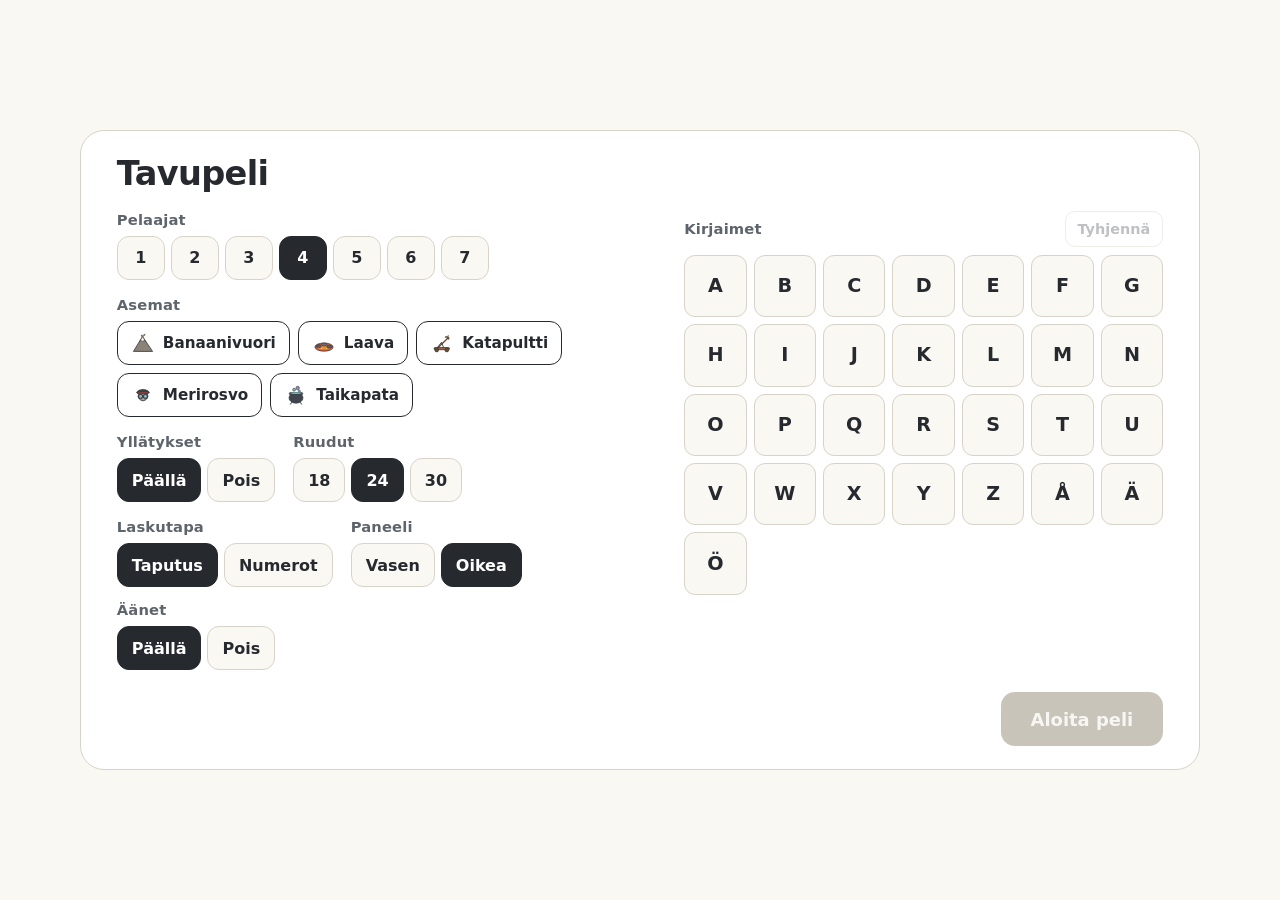
==== index.html @ d89ed1fb "Add files via upload" ====
<!DOCTYPE html>
<html lang="fi">
<head>
  <meta charset="UTF-8" />
  <meta name="viewport" content="width=device-width, initial-scale=1.0, maximum-scale=1.0, user-scalable=no, viewport-fit=cover" />
  <meta name="theme-color" content="#FAF8F3" />
  <meta name="apple-mobile-web-app-capable" content="yes" />
  <meta name="apple-mobile-web-app-status-bar-style" content="default" />
  <meta name="apple-mobile-web-app-title" content="Tavupeli" />
  <title>Tavupeli</title>
  <link rel="manifest" href="./manifest.json" />
  <link rel="icon" type="image/svg+xml" href="./icons/icon-192.svg" />
  <link rel="apple-touch-icon" href="./icons/icon-192.svg" />
  <link rel="stylesheet" href="./style.css" />
</head>
<body>
  <!-- SETUP SCREEN -->
  <main id="setup-screen" class="screen">
    <div class="setup-shell">
      <header class="setup-header">
        <h1>Tavupeli</h1>
      </header>

      <div class="setup-grid">
        <section class="setup-col">
          <div class="setup-group">
            <span class="setup-label">Pelaajat</span>
            <div id="setup-players" class="seg-row seg-players" role="group" aria-label="Pelaajat"></div>
          </div>

          <div class="setup-group">
            <span class="setup-label">Asemat</span>
            <div id="setup-stations" class="chip-grid" role="group" aria-label="Asemat"></div>
          </div>

          <div class="setup-inline-row">
            <div class="setup-group">
              <span class="setup-label">Yllätykset</span>
              <div id="setup-twists" class="seg-row" role="group" aria-label="Yllätykset"></div>
            </div>
            <div class="setup-group">
              <span class="setup-label">Ruudut</span>
              <div id="setup-squares" class="seg-row" role="group" aria-label="Ruudut"></div>
            </div>
          </div>

          <div class="setup-inline-row">
            <div class="setup-group">
              <span class="setup-label">Laskutapa</span>
              <div id="setup-mode" class="seg-row" role="group" aria-label="Laskutapa"></div>
            </div>
            <div class="setup-group">
              <span class="setup-label">Paneeli</span>
              <div id="setup-side" class="seg-row" role="group" aria-label="Paneeli"></div>
            </div>
            <div class="setup-group">
              <span class="setup-label">Äänet</span>
              <div id="setup-audio" class="seg-row" role="group" aria-label="Äänet"></div>
            </div>
          </div>
        </section>

        <section class="setup-col setup-letters-col">
          <div class="setup-group setup-letters-group">
            <div class="setup-label-row">
              <span class="setup-label">Kirjaimet</span>
              <button id="btn-clear-letters" type="button" class="btn-ghost-sm">Tyhjennä</button>
            </div>
            <div id="setup-letters" class="letter-grid" role="group" aria-label="Kirjaimet"></div>
          </div>
        </section>
      </div>

      <footer class="setup-footer">
        <button id="btn-resume-game" type="button" class="btn-secondary hidden">Jatka peliä</button>
        <button id="btn-start-game" type="button" class="btn-primary" disabled>Aloita peli</button>
      </footer>
    </div>
  </main>

  <!-- GAME SCREEN -->
  <main id="game-screen" class="screen hidden layout-right">
    <section class="board-pane" aria-label="Pelilauta">
      <div id="board-wrap" class="board-wrap">
        <svg id="board-svg" class="board-svg" preserveAspectRatio="xMidYMid meet"></svg>
      </div>
    </section>

    <aside class="side-panel" aria-label="Ohjauspaneeli">
      <!-- Top quiet row: player dots + strictly Mute & Exit icons -->
      <header class="panel-top">
        <div id="player-dots" class="player-dots" role="group" aria-label="Pelaajat"></div>
        <div class="panel-tools">
          <button id="btn-mute" type="button" class="icon-btn" aria-label="Äänet"></button>
          <button id="btn-exit" type="button" class="icon-btn" aria-label="Sulje peli"></button>
        </div>
      </header>

      <!-- Center Card Stage -->
      <div id="card-stage" class="card-stage"></div>

      <!-- Bottom Kid-Height Controls -->
      <div id="control-dock" class="control-dock"></div>
    </aside>
  </main>

  <!-- 2-STEP PROTECTED EXIT / NEW GAME MODAL -->
  <div id="exit-modal" class="modal-backdrop hidden" role="dialog" aria-modal="true">
    <div class="modal-card">
      <div id="exit-step-1" class="modal-body">
        <h2 class="modal-title">Sulje peli?</h2>
        <div class="modal-actions">
          <button id="btn-modal-cancel" type="button" class="btn-secondary">Jatka</button>
          <button id="btn-modal-step2" type="button" class="btn-danger-outline">Uusi peli</button>
        </div>
      </div>
      <div id="exit-step-2" class="modal-body hidden">
        <h2 class="modal-title">Aloitetaanko alusta?</h2>
        <div class="modal-actions">
          <button id="btn-modal-back" type="button" class="btn-secondary">Peruuta</button>
          <button id="btn-modal-confirm" type="button" class="btn-danger">Uusi peli</button>
        </div>
      </div>
    </div>
  </div>

  <!-- END SCREEN -->
  <div id="end-screen" class="end-backdrop hidden" role="dialog" aria-modal="true">
    <div class="end-card">
      <div id="end-art" class="end-art"></div>
      <p id="end-line" class="end-line"></p>
      <button id="btn-end-new" type="button" class="btn-primary">Uusi peli</button>
    </div>
  </div>

  <script src="./words.js"></script>
  <script src="./art.js"></script>
  <script src="./audio.js"></script>
  <script src="./board.js"></script>
  <script src="./app.js"></script>
</body>
</html>
---- style.css ----
/* Tavupeli — Clean Whimsical Storybook Stylesheet
 * Optimized for 65" 4K Clevertouch (16:9) and iPad Landscape (4:3).
 * Zero external CDNs, zero busy textures, zero idle animations.
 */

/* Optional self-hosted early-reader Finnish font:
 * Drop a .woff2 file (e.g. Andika or Nunito) into fonts/reader.woff2
 * and uncomment the @font-face block below.
 */
/*
@font-face {
  font-family: 'TavupeliReader';
  src: url('./fonts/reader.woff2') format('woff2');
  font-weight: 400 800;
  font-style: normal;
  font-display: swap;
}
*/

:root {
  --bg-board: #FAF8F3;
  --bg-panel: #F2EFE7;
  --surface: #FFFFFF;
  --ink: #262A2F;
  --ink-soft: #5E646C;
  --border: #D8D3C8;
  --border-strong: #C2BCB0;
  --bear-bg: #2B2E33;
  --bear-border: #17191D;
  --accent: #2E6FB8;
  --danger: #C94842;
  --radius-card: 20px;
  --radius-btn: 14px;
  --font-main: 'TavupeliReader', 'Nunito', 'Avenir Next', 'Segoe UI', system-ui, -apple-system, sans-serif;
}

*, *::before, *::after {
  box-sizing: border-box;
  -webkit-tap-highlight-color: transparent;
}

html, body {
  margin: 0;
  padding: 0;
  width: 100%;
  height: 100dvh;
  overflow: hidden;
  background: var(--bg-board);
  color: var(--ink);
  font-family: var(--font-main);
  user-select: none;
  -webkit-user-select: none;
  touch-action: manipulation;
}

.hidden {
  display: none !important;
}

.screen {
  width: 100%;
  height: 100dvh;
}

/* =========================================================
 * SETUP SCREEN (Zero explanatory sentences or subtitles)
 * ========================================================= */
#setup-screen {
  display: flex;
  align-items: center;
  justify-content: center;
  padding: clamp(14px, 2.2vh, 28px) clamp(16px, 2.8vw, 40px);
  background: var(--bg-board);
}

.setup-shell {
  width: 100%;
  max-width: 1120px;
  max-height: 100%;
  background: var(--surface);
  border: 1.5px solid var(--border);
  border-radius: 24px;
  padding: clamp(18px, 2.5vh, 30px) clamp(20px, 2.8vw, 36px);
  display: flex;
  flex-direction: column;
  gap: clamp(14px, 2vh, 24px);
  overflow-y: auto;
}

.setup-header h1 {
  margin: 0;
  font-size: clamp(1.5rem, 2.8vw, 2.1rem);
  font-weight: 800;
  letter-spacing: -0.02em;
  color: var(--ink);
}

.setup-grid {
  display: grid;
  grid-template-columns: minmax(320px, 1.05fr) minmax(300px, 0.95fr);
  gap: clamp(18px, 3vw, 38px);
  align-items: start;
}

.setup-col {
  display: flex;
  flex-direction: column;
  gap: clamp(12px, 1.8vh, 20px);
}

.setup-group {
  display: flex;
  flex-direction: column;
  gap: 8px;
}

.setup-label-row {
  display: flex;
  align-items: center;
  justify-content: space-between;
}

.setup-label {
  font-size: 0.92rem;
  font-weight: 700;
  color: var(--ink-soft);
  letter-spacing: 0.01em;
}

.setup-inline-row {
  display: flex;
  flex-wrap: wrap;
  gap: 14px 18px;
}

.seg-row {
  display: inline-flex;
  gap: 6px;
  flex-wrap: wrap;
}

.seg-btn {
  min-height: 44px;
  min-width: 44px;
  padding: 0 14px;
  border-radius: 12px;
  border: 1.5px solid var(--border);
  background: var(--bg-board);
  color: var(--ink);
  font-family: inherit;
  font-size: 1rem;
  font-weight: 700;
  cursor: pointer;
  display: inline-flex;
  align-items: center;
  justify-content: center;
  gap: 6px;
}

.seg-btn.active {
  background: var(--ink);
  border-color: var(--ink);
  color: #FFFFFF;
}

.seg-players .seg-btn {
  width: 48px;
  padding: 0;
}

.chip-grid {
  display: flex;
  flex-wrap: wrap;
  gap: 8px;
}

.station-chip {
  min-height: 44px;
  padding: 6px 13px;
  border-radius: 12px;
  border: 1.5px solid var(--border);
  background: var(--bg-board);
  color: var(--ink-soft);
  font-family: inherit;
  font-size: 0.95rem;
  font-weight: 700;
  cursor: pointer;
  display: inline-flex;
  align-items: center;
  gap: 8px;
}

.station-chip .chip-icon {
  width: 24px;
  height: 24px;
  display: inline-flex;
  align-items: center;
  justify-content: center;
}

.station-chip .chip-icon img,
.station-chip .chip-icon svg {
  width: 100%;
  height: 100%;
  object-fit: contain;
}

.station-chip.active {
  background: #FFFFFF;
  border-color: var(--ink);
  color: var(--ink);
}

.letter-grid {
  display: grid;
  grid-template-columns: repeat(7, minmax(0, 1fr));
  gap: 7px;
}

.letter-btn {
  aspect-ratio: 1 / 1;
  min-height: 44px;
  border-radius: 11px;
  border: 1.5px solid var(--border);
  background: var(--bg-board);
  color: var(--ink);
  font-family: inherit;
  font-size: clamp(1rem, 1.5vw, 1.2rem);
  font-weight: 700;
  line-height: 1.3;
  padding-top: 2px;
  cursor: pointer;
  display: flex;
  align-items: center;
  justify-content: center;
}

.letter-btn.active {
  background: var(--ink);
  border-color: var(--ink);
  color: #FFFFFF;
}

.btn-ghost-sm {
  min-height: 36px;
  padding: 0 12px;
  border-radius: 10px;
  border: 1.5px solid var(--border);
  background: transparent;
  color: var(--ink-soft);
  font-family: inherit;
  font-size: 0.9rem;
  font-weight: 700;
  cursor: pointer;
}

.btn-ghost-sm:disabled {
  opacity: 0.4;
  cursor: default;
}

.setup-footer {
  display: flex;
  justify-content: flex-end;
  align-items: center;
  gap: 12px;
  padding-top: 4px;
}

.btn-primary,
.btn-secondary,
.btn-danger,
.btn-danger-outline {
  min-height: 54px;
  padding: 0 28px;
  border-radius: var(--radius-btn);
  font-family: inherit;
  font-size: 1.12rem;
  font-weight: 800;
  cursor: pointer;
  border: 2px solid transparent;
}

.btn-primary {
  background: var(--ink);
  color: #FFFFFF;
}

.btn-primary:disabled {
  background: #C9C4BA;
  color: #F8F6F2;
  cursor: not-allowed;
}

.btn-secondary {
  background: var(--bg-board);
  border-color: var(--border-strong);
  color: var(--ink);
}

.btn-danger {
  background: var(--danger);
  color: #FFFFFF;
}

.btn-danger-outline {
  background: #FFFFFF;
  border-color: var(--danger);
  color: var(--danger);
}

/* =========================================================
 * GAME SCREEN LAYOUT (Supports Left / Right Side Panel Flip)
 * ========================================================= */
#game-screen {
  display: flex;
  flex-direction: row;
  width: 100%;
  height: 100dvh;
  background: var(--bg-board);
}

#game-screen.layout-left {
  flex-direction: row-reverse;
}

.board-pane {
  flex: 1 1 auto;
  min-width: 0;
  height: 100%;
  display: flex;
  align-items: center;
  justify-content: center;
  padding: clamp(10px, 1.8vh, 22px) clamp(12px, 1.8vw, 24px);
  background: var(--bg-board);
}

.board-wrap {
  width: 100%;
  height: 100%;
  display: flex;
  align-items: center;
  justify-content: center;
}

.board-svg {
  width: 100%;
  height: 100%;
  max-width: 100%;
  max-height: 100%;
  display: block;
}

/* Token calm flat glide (ZERO bouncing, ZERO scaling) */
.token-group {
  transition: transform 500ms ease-in-out;
}

.token-group.bear-token {
  transition: transform 620ms ease-in-out;
}

.token-group.no-transition {
  transition: none !important;
}

.token-group.paused-token {
  opacity: 0.38;
}

/* =========================================================
 * SIDE PANEL (Bottom-anchored kid-height controls)
 * ========================================================= */
.side-panel {
  flex: 0 0 clamp(300px, 31vw, 430px);
  height: 100%;
  background: var(--bg-panel);
  border-left: 1.5px solid var(--border);
  display: flex;
  flex-direction: column;
  padding: clamp(12px, 1.8vh, 20px) clamp(14px, 1.8vw, 22px);
  gap: clamp(10px, 1.6vh, 18px);
}

#game-screen.layout-left .side-panel {
  border-left: none;
  border-right: 1.5px solid var(--border);
}

/* Quiet top row: player dots + Mute & Exit only */
.panel-top {
  display: flex;
  align-items: center;
  justify-content: space-between;
  gap: 8px;
  min-height: 44px;
}

.player-dots {
  display: flex;
  align-items: center;
  gap: 10px;
  flex-wrap: nowrap;
}

.player-dot-btn {
  width: 28px;
  height: 28px;
  padding: 0;
  border-radius: 50%;
  border: 2.5px solid #FFFFFF;
  background: var(--dot-color);
  cursor: pointer;
  position: relative;
  flex-shrink: 0;
  box-shadow: 0 0 0 1px rgba(38, 42, 47, 0.14);
}

.player-dot-btn.active {
  box-shadow: 0 0 0 3px var(--bg-panel), 0 0 0 5.5px var(--dot-color);
}

.player-dot-btn.paused {
  opacity: 0.28;
}

.player-dot-btn.finished::after {
  content: '';
  position: absolute;
  inset: 6px;
  border-radius: 50%;
  border: 2px solid #FFFFFF;
}

.panel-tools {
  display: flex;
  align-items: center;
  gap: 6px;
  flex-shrink: 0;
}

.icon-btn {
  width: 40px;
  height: 40px;
  border-radius: 11px;
  border: 1.5px solid var(--border);
  background: var(--surface);
  color: var(--ink-soft);
  display: inline-flex;
  align-items: center;
  justify-content: center;
  cursor: pointer;
  padding: 0;
}

.icon-btn svg {
  width: 20px;
  height: 20px;
}

/* =========================================================
 * CARD STAGE & CARDS
 * ========================================================= */
.card-stage {
  flex: 1 1 auto;
  min-height: 0;
  display: flex;
  align-items: center;
  justify-content: center;
  position: relative;
}

@keyframes cardEnter {
  from {
    opacity: 0;
    transform: translateY(24px);
  }
  to {
    opacity: 1;
    transform: translateY(0);
  }
}

.card-enter {
  animation: cardEnter 250ms ease-out both;
}

/* Face-down Player Draw Deck (white cards, thick active-player border, 2 peeking beneath at -2deg and +1.5deg) */
.deck-stack {
  position: relative;
  width: min(100%, 300px);
  aspect-ratio: 3 / 4;
  max-height: 100%;
  cursor: pointer;
  background: transparent;
  border: none;
  padding: 0;
}

.deck-peek {
  position: absolute;
  inset: 0;
  border-radius: var(--radius-card);
  background: #FFFFFF;
  border: 6px solid var(--player-color, #2E6FB8);
  pointer-events: none;
}

.deck-peek-1 {
  transform: rotate(-2deg) translate(-3px, 4px);
  opacity: 0.72;
}

.deck-peek-2 {
  transform: rotate(1.5deg) translate(3px, 2px);
  opacity: 0.86;
}

.deck-top {
  position: relative;
  width: 100%;
  height: 100%;
  border-radius: var(--radius-card);
  background: #FFFFFF;
  border: 7px solid var(--player-color, #2E6FB8);
  display: flex;
  align-items: center;
  justify-content: center;
}

.deck-mark {
  width: 44px;
  height: 44px;
  border-radius: 50%;
  border: 4px solid var(--player-color, #2E6FB8);
  opacity: 0.22;
}

/* Face-up Player Card (Word, Activity, Twist) */
.game-card {
  width: min(100%, 320px);
  max-height: 100%;
  aspect-ratio: 3 / 4;
  border-radius: var(--radius-card);
  background: #FFFFFF;
  border: 7px solid var(--player-color, #2E6FB8);
  padding: clamp(14px, 2vh, 22px);
  display: flex;
  flex-direction: column;
  align-items: center;
  justify-content: space-between;
}

.word-art {
  flex: 1 1 auto;
  width: 100%;
  min-height: 0;
  display: flex;
  align-items: center;
  justify-content: center;
  padding: 4px;
}

.word-art img,
.word-art svg {
  width: 100%;
  height: 100%;
  max-height: 240px;
  object-fit: contain;
}

/* Intact Finnish word with tavuviiva (NO boxes, NO pills, NO arcs) */
.word-text-slot {
  width: 100%;
  min-height: 54px;
  display: flex;
  align-items: center;
  justify-content: center;
  text-align: center;
  padding: 6px 2px 2px;
}

.word-text {
  font-size: clamp(1.35rem, 2.3vw, 1.95rem);
  font-weight: 800;
  letter-spacing: 0.03em;
  line-height: 1.35;
  color: var(--ink);
  white-space: nowrap;
}

.word-text.long-word {
  font-size: clamp(1.08rem, 1.8vw, 1.55rem);
  letter-spacing: 0.015em;
}

.syl-span {
  transition: color 180ms ease;
}

.syl-span.lit {
  color: var(--player-color);
}

.syl-hyphen {
  color: #9A958B;
  font-weight: 600;
}

/* Activity Card */
.activity-card {
  justify-content: center;
  gap: clamp(10px, 1.8vh, 18px);
}

.station-card-art {
  width: clamp(92px, 14vh, 138px);
  height: clamp(92px, 14vh, 138px);
  display: flex;
  align-items: center;
  justify-content: center;
}

.station-card-art img,
.station-card-art svg {
  width: 100%;
  height: 100%;
  object-fit: contain;
}

.card-title {
  margin: 0;
  font-size: clamp(1.3rem, 2.1vw, 1.7rem);
  font-weight: 800;
  color: var(--ink);
  text-align: center;
  line-height: 1.25;
}

/* Thin-bordered letter boxes with generous line-height so Ä and Ö never clip */
.letter-boxes {
  display: flex;
  align-items: center;
  justify-content: center;
  gap: 12px;
  padding: 6px 0;
}

.letter-box {
  width: clamp(66px, 8.5vh, 84px);
  height: clamp(72px, 9.2vh, 92px);
  border: 2px solid var(--border-strong);
  border-radius: 14px;
  background: #FFFFFF;
  display: flex;
  align-items: center;
  justify-content: center;
  font-size: clamp(2.1rem, 3.6vw, 2.8rem);
  font-weight: 800;
  line-height: 1.4;
  padding-top: 4px;
  color: var(--ink);
}

/* 3 staggered boxes for Laava */
.letter-boxes.staggered {
  gap: 10px;
  padding: 12px 0;
}

.letter-boxes.staggered .letter-box {
  width: clamp(58px, 7.2vh, 74px);
  height: clamp(64px, 8vh, 80px);
  font-size: clamp(1.85rem, 3vw, 2.4rem);
}

.letter-boxes.staggered .letter-box:nth-child(1) {
  transform: translateY(8px);
}

.letter-boxes.staggered .letter-box:nth-child(2) {
  transform: translateY(-8px);
}

.letter-boxes.staggered .letter-box:nth-child(3) {
  transform: translateY(8px);
}

/* Twist Card */
.twist-card {
  justify-content: center;
  gap: clamp(12px, 2vh, 20px);
}

.twist-delta {
  font-size: clamp(2.6rem, 4.5vw, 3.6rem);
  font-weight: 800;
  line-height: 1.1;
  color: var(--ink);
}

/* Bear Cards (Deep dark charcoal + even darker border, subtle peeking ears, ONLY numeral / 0+art) */
.bear-card-wrap {
  position: relative;
  width: min(100%, 300px);
  max-height: 100%;
  aspect-ratio: 3 / 4;
  display: flex;
  align-items: center;
  justify-content: center;
}

.bear-card-btn {
  width: 100%;
  height: 100%;
  border-radius: var(--radius-card);
  background: var(--bear-bg);
  border: 7px solid var(--bear-border);
  cursor: pointer;
  position: relative;
  display: flex;
  flex-direction: column;
  align-items: center;
  justify-content: center;
  padding: 18px;
}

.bear-card-face {
  width: 100%;
  height: 100%;
  border-radius: var(--radius-card);
  background: var(--bear-bg);
  border: 7px solid var(--bear-border);
  position: relative;
  display: flex;
  flex-direction: column;
  align-items: center;
  justify-content: center;
  padding: 20px;
  gap: 10px;
}

/* Subtle storybook bear ears peeking from top edge */
.bear-ears {
  position: absolute;
  top: -18px;
  left: 50%;
  transform: translateX(-50%);
  width: 112px;
  height: 26px;
  pointer-events: none;
}

.bear-numeral {
  font-size: clamp(4.8rem, 9vw, 6.8rem);
  font-weight: 800;
  line-height: 1;
  color: #F4F1EA;
}

.bear-zero-numeral {
  font-size: clamp(3rem, 5.5vw, 4.2rem);
  font-weight: 800;
  line-height: 1;
  color: #F4F1EA;
}

.bear-zero-art {
  width: clamp(130px, 21vh, 190px);
  height: clamp(130px, 21vh, 190px);
  display: flex;
  align-items: center;
  justify-content: center;
}

.bear-zero-art img,
.bear-zero-art svg {
  width: 100%;
  height: 100%;
  object-fit: contain;
}

/* =========================================================
 * BOTTOM KID-HEIGHT CONTROLS DOCK
 * ========================================================= */
.control-dock {
  flex: 0 0 auto;
  min-height: 158px;
  display: flex;
  flex-direction: column;
  justify-content: flex-end;
  gap: 12px;
}

.beat-dots-row {
  display: flex;
  align-items: center;
  justify-content: center;
  gap: 12px;
  min-height: 36px;
}

.beat-dot {
  width: 28px;
  height: 28px;
  border-radius: 50%;
  border: 2.5px solid var(--border-strong);
  background: var(--surface);
  padding: 0;
  cursor: default;
}

.beat-dot.lit {
  background: var(--player-color, #2E6FB8);
  border-color: var(--player-color, #2E6FB8);
  cursor: pointer;
}

.tap-pad {
  width: 100%;
  height: clamp(66px, 9.5vh, 84px);
  border-radius: 18px;
  border: 2.5px solid var(--border-strong);
  background: #FFFFFF;
  cursor: pointer;
  display: flex;
  align-items: center;
  justify-content: center;
}

.tap-pad:active {
  background: #EBE7DE;
}

.tap-pad-ring {
  width: 34px;
  height: 34px;
  border-radius: 50%;
  border: 3.5px solid var(--player-color, #2E6FB8);
  opacity: 0.45;
}

.numerot-row {
  display: grid;
  grid-template-columns: repeat(5, minmax(0, 1fr));
  gap: 8px;
}

.num-btn {
  height: clamp(60px, 8.5vh, 76px);
  border-radius: 15px;
  border: 2px solid var(--border-strong);
  background: #FFFFFF;
  color: var(--ink);
  font-family: inherit;
  font-size: clamp(1.5rem, 2.5vw, 1.9rem);
  font-weight: 800;
  cursor: pointer;
}

.num-btn.active {
  background: var(--player-color, #2E6FB8);
  border-color: var(--player-color, #2E6FB8);
  color: #FFFFFF;
}

.btn-valmis {
  width: 100%;
  height: clamp(54px, 7.6vh, 66px);
  border-radius: 16px;
  border: none;
  background: var(--ink);
  color: #FFFFFF;
  font-family: inherit;
  font-size: clamp(1.15rem, 1.9vw, 1.35rem);
  font-weight: 800;
  cursor: pointer;
}

.btn-valmis:disabled {
  background: #CCC7BD;
  color: #F6F4EF;
  cursor: not-allowed;
}

/* =========================================================
 * MODALS & END SCREEN
 * ========================================================= */
.modal-backdrop,
.end-backdrop {
  position: fixed;
  inset: 0;
  background: rgba(34, 38, 43, 0.48);
  display: flex;
  align-items: center;
  justify-content: center;
  padding: 20px;
  z-index: 50;
}

.modal-card {
  width: min(100%, 380px);
  background: #FFFFFF;
  border-radius: 22px;
  border: 1.5px solid var(--border);
  padding: 28px 24px;
  text-align: center;
}

.modal-title {
  margin: 0 0 22px;
  font-size: 1.35rem;
  font-weight: 800;
}

.modal-actions {
  display: flex;
  gap: 12px;
  justify-content: center;
}

.modal-actions button {
  flex: 1 1 0;
  padding: 0 14px;
}

.end-card {
  width: min(100%, 440px);
  background: #FFFFFF;
  border-radius: 26px;
  border: 1.5px solid var(--border);
  padding: 32px 28px;
  display: flex;
  flex-direction: column;
  align-items: center;
  gap: 20px;
  text-align: center;
}

.end-art {
  width: clamp(180px, 28vh, 240px);
  height: clamp(180px, 28vh, 240px);
  display: flex;
  align-items: center;
  justify-content: center;
}

.end-art img,
.end-art svg {
  width: 100%;
  height: 100%;
  object-fit: contain;
}

.end-line {
  margin: 0;
  font-size: clamp(1.35rem, 2.5vw, 1.75rem);
  font-weight: 800;
  color: var(--ink);
}

.end-card .btn-primary {
  width: 100%;
}

/* =========================================================
 * RESPONSIVE TUNING FOR IPAD LANDSCAPE (4:3) & COMPACT HEIGHTS
 * ========================================================= */
@media (max-width: 1080px) {
  .side-panel {
    flex: 0 0 clamp(275px, 34vw, 350px);
  }
  .setup-grid {
    grid-template-columns: 1fr;
    gap: 16px;
  }
  .letter-grid {
    grid-template-columns: repeat(10, minmax(0, 1fr));
  }
}

@media (max-height: 700px) {
  .control-dock {
    min-height: 132px;
    gap: 8px;
  }
  .game-card,
  .deck-stack,
  .bear-card-wrap {
    max-width: 240px;
  }
}
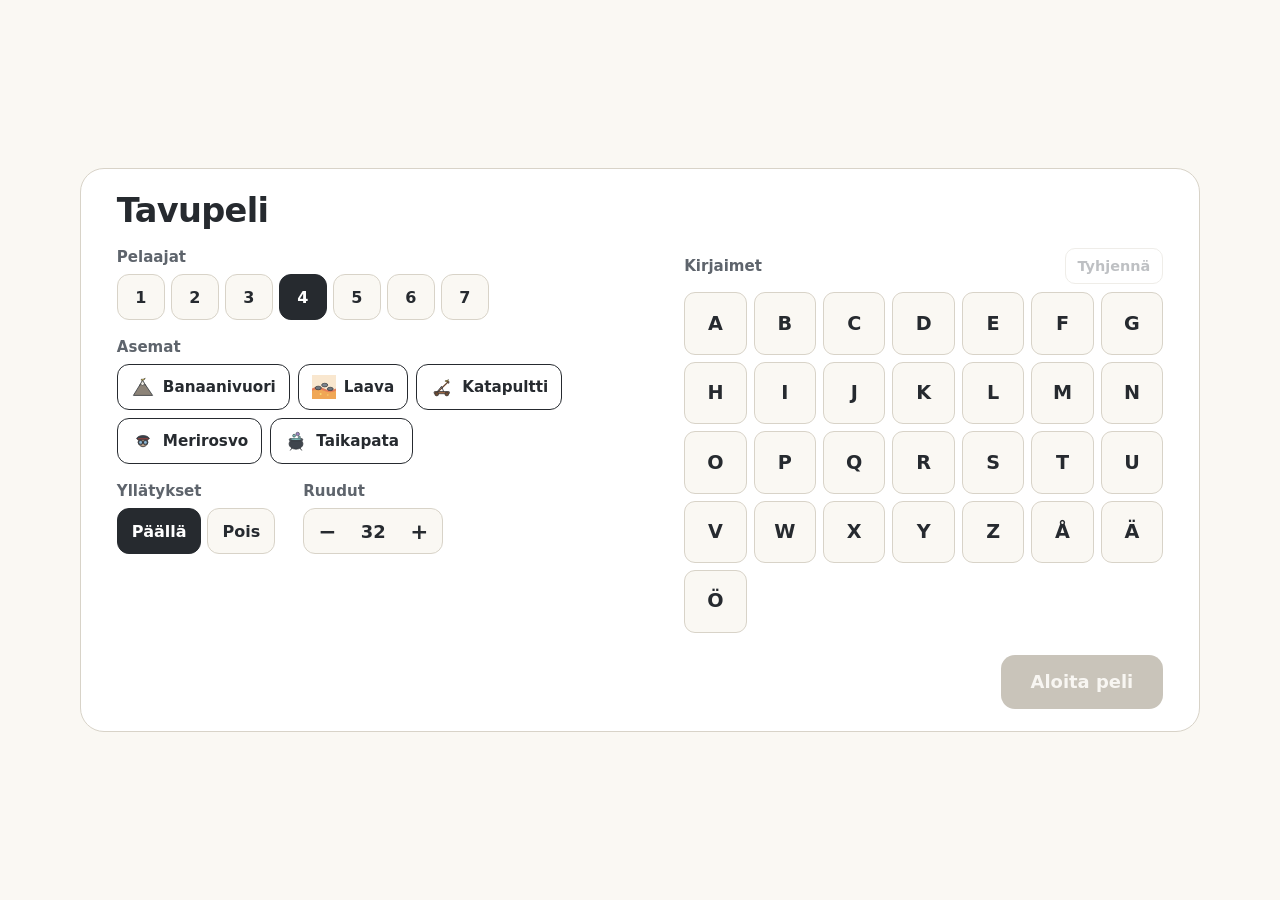
==== commit 0c34aed7: "Update Tavupeli to v3" ====
--- a/index.html
+++ b/index.html
@@ -38,30 +38,20 @@
               <span class="setup-label">Yllätykset</span>
               <div id="setup-twists" class="seg-row" role="group" aria-label="Yllätykset"></div>
             </div>
+
             <div class="setup-group">
               <span class="setup-label">Ruudut</span>
-              <div id="setup-squares" class="seg-row" role="group" aria-label="Ruudut"></div>
-            </div>
-          </div>
-
-          <div class="setup-inline-row">
-            <div class="setup-group">
-              <span class="setup-label">Laskutapa</span>
-              <div id="setup-mode" class="seg-row" role="group" aria-label="Laskutapa"></div>
-            </div>
-            <div class="setup-group">
-              <span class="setup-label">Paneeli</span>
-              <div id="setup-side" class="seg-row" role="group" aria-label="Paneeli"></div>
-            </div>
-            <div class="setup-group">
-              <span class="setup-label">Äänet</span>
-              <div id="setup-audio" class="seg-row" role="group" aria-label="Äänet"></div>
+              <div class="stepper-box" role="group" aria-label="Ruudut">
+                <button id="btn-sq-minus" type="button" class="stepper-btn" aria-label="Vähemmän">−</button>
+                <span id="setup-squares-val" class="stepper-val">32</span>
+                <button id="btn-sq-plus" type="button" class="stepper-btn" aria-label="Enemmän">+</button>
+              </div>
             </div>
           </div>
         </section>
 
         <section class="setup-col setup-letters-col">
-          <div class="setup-group setup-letters-group">
+          <div class="setup-group">
             <div class="setup-label-row">
               <span class="setup-label">Kirjaimet</span>
               <button id="btn-clear-letters" type="button" class="btn-ghost-sm">Tyhjennä</button>
@@ -79,7 +69,7 @@
   </main>
 
   <!-- GAME SCREEN -->
-  <main id="game-screen" class="screen hidden layout-right">
+  <main id="game-screen" class="screen hidden">
     <section class="board-pane" aria-label="Pelilauta">
       <div id="board-wrap" class="board-wrap">
         <svg id="board-svg" class="board-svg" preserveAspectRatio="xMidYMid meet"></svg>
@@ -87,7 +77,6 @@
     </section>
 
     <aside class="side-panel" aria-label="Ohjauspaneeli">
-      <!-- Top quiet row: player dots + strictly Mute & Exit icons -->
       <header class="panel-top">
         <div id="player-dots" class="player-dots" role="group" aria-label="Pelaajat"></div>
         <div class="panel-tools">
@@ -96,10 +85,7 @@
         </div>
       </header>
 
-      <!-- Center Card Stage -->
       <div id="card-stage" class="card-stage"></div>
-
-      <!-- Bottom Kid-Height Controls -->
       <div id="control-dock" class="control-dock"></div>
     </aside>
   </main>
--- a/style.css
+++ b/style.css
@@ -1,7 +1,4 @@
-/* Tavupeli — Clean Whimsical Storybook Stylesheet
- * Optimized for 65" 4K Clevertouch (16:9) and iPad Landscape (4:3).
- * Zero external CDNs, zero busy textures, zero idle animations.
- */
+/* Tavupeli v3 — Robust Storybook Orthogonal Layout + Slimmer Side Panel */
 
 /* Optional self-hosted early-reader Finnish font:
  * Drop a .woff2 file (e.g. Andika or Nunito) into fonts/reader.woff2
@@ -24,10 +21,10 @@
   --ink: #262A2F;
   --ink-soft: #5E646C;
   --border: #D8D3C8;
-  --border-strong: #C2BCB0;
-  --bear-bg: #2B2E33;
-  --bear-border: #17191D;
-  --accent: #2E6FB8;
+  --border-strong: #BEB8AC;
+  --bear-bg: #ECE7DE;
+  --bear-border: #4A443E;
+  --bear-ink: #36312C;
   --danger: #C94842;
   --radius-card: 20px;
   --radius-btn: 14px;
@@ -62,9 +59,7 @@
   height: 100dvh;
 }
 
-/* =========================================================
- * SETUP SCREEN (Zero explanatory sentences or subtitles)
- * ========================================================= */
+/* SETUP SCREEN */
 #setup-screen {
   display: flex;
   align-items: center;
@@ -92,7 +87,6 @@
   font-size: clamp(1.5rem, 2.8vw, 2.1rem);
   font-weight: 800;
   letter-spacing: -0.02em;
-  color: var(--ink);
 }
 
 .setup-grid {
@@ -105,7 +99,7 @@
 .setup-col {
   display: flex;
   flex-direction: column;
-  gap: clamp(12px, 1.8vh, 20px);
+  gap: clamp(14px, 2vh, 22px);
 }
 
 .setup-group {
@@ -121,16 +115,16 @@
 }
 
 .setup-label {
-  font-size: 0.92rem;
+  font-size: 0.94rem;
   font-weight: 700;
   color: var(--ink-soft);
-  letter-spacing: 0.01em;
 }
 
 .setup-inline-row {
   display: flex;
   flex-wrap: wrap;
-  gap: 14px 18px;
+  gap: 18px 28px;
+  align-items: flex-end;
 }
 
 .seg-row {
@@ -140,8 +134,8 @@
 }
 
 .seg-btn {
-  min-height: 44px;
-  min-width: 44px;
+  min-height: 46px;
+  min-width: 48px;
   padding: 0 14px;
   border-radius: 12px;
   border: 1.5px solid var(--border);
@@ -154,7 +148,6 @@
   display: inline-flex;
   align-items: center;
   justify-content: center;
-  gap: 6px;
 }
 
 .seg-btn.active {
@@ -168,6 +161,48 @@
   padding: 0;
 }
 
+.stepper-box {
+  display: inline-flex;
+  align-items: center;
+  height: 46px;
+  border-radius: 12px;
+  border: 1.5px solid var(--border);
+  background: var(--bg-board);
+  overflow: hidden;
+}
+
+.stepper-btn {
+  width: 46px;
+  height: 100%;
+  border: none;
+  background: transparent;
+  color: var(--ink);
+  font-family: inherit;
+  font-size: 1.35rem;
+  font-weight: 800;
+  cursor: pointer;
+  display: inline-flex;
+  align-items: center;
+  justify-content: center;
+}
+
+.stepper-btn:active {
+  background: #E6E1D6;
+}
+
+.stepper-btn:disabled {
+  opacity: 0.35;
+  cursor: default;
+}
+
+.stepper-val {
+  min-width: 46px;
+  text-align: center;
+  font-size: 1.12rem;
+  font-weight: 800;
+  color: var(--ink);
+}
+
 .chip-grid {
   display: flex;
   flex-wrap: wrap;
@@ -175,7 +210,7 @@
 }
 
 .station-chip {
-  min-height: 44px;
+  min-height: 46px;
   padding: 6px 13px;
   border-radius: 12px;
   border: 1.5px solid var(--border);
@@ -309,19 +344,13 @@
   color: var(--danger);
 }
 
-/* =========================================================
- * GAME SCREEN LAYOUT (Supports Left / Right Side Panel Flip)
- * ========================================================= */
+/* GAME SCREEN */
 #game-screen {
   display: flex;
   flex-direction: row;
   width: 100%;
   height: 100dvh;
   background: var(--bg-board);
-}
-
-#game-screen.layout-left {
-  flex-direction: row-reverse;
 }
 
 .board-pane {
@@ -331,7 +360,7 @@
   display: flex;
   align-items: center;
   justify-content: center;
-  padding: clamp(10px, 1.8vh, 22px) clamp(12px, 1.8vw, 24px);
+  padding: clamp(6px, 1.2vh, 14px) clamp(8px, 1.2vw, 16px);
   background: var(--bg-board);
 }
 
@@ -351,7 +380,10 @@
   display: block;
 }
 
-/* Token calm flat glide (ZERO bouncing, ZERO scaling) */
+.laava-in-tile {
+  opacity: 0.72;
+}
+
 .token-group {
   transition: transform 500ms ease-in-out;
 }
@@ -365,47 +397,39 @@
 }
 
 .token-group.paused-token {
-  opacity: 0.38;
-}
-
-/* =========================================================
- * SIDE PANEL (Bottom-anchored kid-height controls)
- * ========================================================= */
+  opacity: 0.35;
+}
+
+/* SLIMMER SIDE PANEL */
 .side-panel {
-  flex: 0 0 clamp(300px, 31vw, 430px);
+  flex: 0 0 clamp(268px, 26vw, 368px);
   height: 100%;
   background: var(--bg-panel);
   border-left: 1.5px solid var(--border);
   display: flex;
   flex-direction: column;
-  padding: clamp(12px, 1.8vh, 20px) clamp(14px, 1.8vw, 22px);
-  gap: clamp(10px, 1.6vh, 18px);
-}
-
-#game-screen.layout-left .side-panel {
-  border-left: none;
-  border-right: 1.5px solid var(--border);
-}
-
-/* Quiet top row: player dots + Mute & Exit only */
+  padding: clamp(10px, 1.6vh, 18px) clamp(12px, 1.5vw, 18px);
+  gap: clamp(10px, 1.5vh, 16px);
+}
+
 .panel-top {
   display: flex;
   align-items: center;
   justify-content: space-between;
+  gap: 6px;
+  min-height: 40px;
+}
+
+.player-dots {
+  display: flex;
+  align-items: center;
   gap: 8px;
-  min-height: 44px;
-}
-
-.player-dots {
-  display: flex;
-  align-items: center;
-  gap: 10px;
   flex-wrap: nowrap;
 }
 
 .player-dot-btn {
-  width: 28px;
-  height: 28px;
+  width: 24px;
+  height: 24px;
   padding: 0;
   border-radius: 50%;
   border: 2.5px solid #FFFFFF;
@@ -417,7 +441,7 @@
 }
 
 .player-dot-btn.active {
-  box-shadow: 0 0 0 3px var(--bg-panel), 0 0 0 5.5px var(--dot-color);
+  box-shadow: 0 0 0 2.5px var(--bg-panel), 0 0 0 5px var(--dot-color);
 }
 
 .player-dot-btn.paused {
@@ -427,7 +451,7 @@
 .player-dot-btn.finished::after {
   content: '';
   position: absolute;
-  inset: 6px;
+  inset: 5px;
   border-radius: 50%;
   border: 2px solid #FFFFFF;
 }
@@ -440,9 +464,9 @@
 }
 
 .icon-btn {
-  width: 40px;
-  height: 40px;
-  border-radius: 11px;
+  width: 38px;
+  height: 38px;
+  border-radius: 10px;
   border: 1.5px solid var(--border);
   background: var(--surface);
   color: var(--ink-soft);
@@ -454,13 +478,11 @@
 }
 
 .icon-btn svg {
-  width: 20px;
-  height: 20px;
-}
-
-/* =========================================================
- * CARD STAGE & CARDS
- * ========================================================= */
+  width: 19px;
+  height: 19px;
+}
+
+/* CARD STAGE */
 .card-stage {
   flex: 1 1 auto;
   min-height: 0;
@@ -473,7 +495,7 @@
 @keyframes cardEnter {
   from {
     opacity: 0;
-    transform: translateY(24px);
+    transform: translateY(20px);
   }
   to {
     opacity: 1;
@@ -482,13 +504,12 @@
 }
 
 .card-enter {
-  animation: cardEnter 250ms ease-out both;
-}
-
-/* Face-down Player Draw Deck (white cards, thick active-player border, 2 peeking beneath at -2deg and +1.5deg) */
+  animation: cardEnter 240ms ease-out both;
+}
+
 .deck-stack {
   position: relative;
-  width: min(100%, 300px);
+  width: min(100%, 268px);
   aspect-ratio: 3 / 4;
   max-height: 100%;
   cursor: pointer;
@@ -529,22 +550,21 @@
 }
 
 .deck-mark {
-  width: 44px;
-  height: 44px;
+  width: 42px;
+  height: 42px;
   border-radius: 50%;
   border: 4px solid var(--player-color, #2E6FB8);
   opacity: 0.22;
 }
 
-/* Face-up Player Card (Word, Activity, Twist) */
 .game-card {
-  width: min(100%, 320px);
+  width: min(100%, 282px);
   max-height: 100%;
   aspect-ratio: 3 / 4;
   border-radius: var(--radius-card);
   background: #FFFFFF;
   border: 7px solid var(--player-color, #2E6FB8);
-  padding: clamp(14px, 2vh, 22px);
+  padding: clamp(12px, 1.8vh, 20px);
   display: flex;
   flex-direction: column;
   align-items: center;
@@ -565,23 +585,29 @@
 .word-art svg {
   width: 100%;
   height: 100%;
-  max-height: 240px;
+  max-height: 220px;
   object-fit: contain;
 }
 
-/* Intact Finnish word with tavuviiva (NO boxes, NO pills, NO arcs) */
-.word-text-slot {
-  width: 100%;
-  min-height: 54px;
-  display: flex;
-  align-items: center;
-  justify-content: center;
-  text-align: center;
-  padding: 6px 2px 2px;
-}
-
-.word-text {
-  font-size: clamp(1.35rem, 2.3vw, 1.95rem);
+.reveal-block {
+  width: 100%;
+  display: flex;
+  flex-direction: column;
+  align-items: center;
+  justify-content: center;
+  gap: 2px;
+  padding-top: 6px;
+}
+
+.reveal-numeral {
+  font-size: clamp(2.5rem, 4.2vw, 3.6rem);
+  font-weight: 800;
+  line-height: 1;
+  color: var(--player-color, var(--ink));
+}
+
+.reveal-word {
+  font-size: clamp(1.2rem, 1.9vw, 1.65rem);
   font-weight: 800;
   letter-spacing: 0.03em;
   line-height: 1.35;
@@ -589,33 +615,19 @@
   white-space: nowrap;
 }
 
-.word-text.long-word {
-  font-size: clamp(1.08rem, 1.8vw, 1.55rem);
+.reveal-word.long-word {
+  font-size: clamp(1rem, 1.55vw, 1.35rem);
   letter-spacing: 0.015em;
 }
 
-.syl-span {
-  transition: color 180ms ease;
-}
-
-.syl-span.lit {
-  color: var(--player-color);
-}
-
-.syl-hyphen {
-  color: #9A958B;
-  font-weight: 600;
-}
-
-/* Activity Card */
 .activity-card {
   justify-content: center;
-  gap: clamp(10px, 1.8vh, 18px);
+  gap: clamp(10px, 1.6vh, 16px);
 }
 
 .station-card-art {
-  width: clamp(92px, 14vh, 138px);
-  height: clamp(92px, 14vh, 138px);
+  width: clamp(86px, 13vh, 128px);
+  height: clamp(86px, 13vh, 128px);
   display: flex;
   align-items: center;
   justify-content: center;
@@ -630,79 +642,68 @@
 
 .card-title {
   margin: 0;
-  font-size: clamp(1.3rem, 2.1vw, 1.7rem);
+  font-size: clamp(1.22rem, 1.9vw, 1.55rem);
   font-weight: 800;
   color: var(--ink);
   text-align: center;
   line-height: 1.25;
 }
 
-/* Thin-bordered letter boxes with generous line-height so Ä and Ö never clip */
 .letter-boxes {
   display: flex;
   align-items: center;
   justify-content: center;
-  gap: 12px;
+  gap: 10px;
   padding: 6px 0;
 }
 
 .letter-box {
-  width: clamp(66px, 8.5vh, 84px);
-  height: clamp(72px, 9.2vh, 92px);
+  width: clamp(62px, 8vh, 78px);
+  height: clamp(68px, 8.6vh, 86px);
   border: 2px solid var(--border-strong);
   border-radius: 14px;
   background: #FFFFFF;
   display: flex;
   align-items: center;
   justify-content: center;
-  font-size: clamp(2.1rem, 3.6vw, 2.8rem);
+  font-size: clamp(2rem, 3.2vw, 2.6rem);
   font-weight: 800;
   line-height: 1.4;
   padding-top: 4px;
   color: var(--ink);
 }
 
-/* 3 staggered boxes for Laava */
 .letter-boxes.staggered {
-  gap: 10px;
-  padding: 12px 0;
+  gap: 8px;
+  padding: 10px 0;
 }
 
 .letter-boxes.staggered .letter-box {
-  width: clamp(58px, 7.2vh, 74px);
-  height: clamp(64px, 8vh, 80px);
-  font-size: clamp(1.85rem, 3vw, 2.4rem);
-}
-
-.letter-boxes.staggered .letter-box:nth-child(1) {
-  transform: translateY(8px);
-}
-
-.letter-boxes.staggered .letter-box:nth-child(2) {
-  transform: translateY(-8px);
-}
-
-.letter-boxes.staggered .letter-box:nth-child(3) {
-  transform: translateY(8px);
-}
-
-/* Twist Card */
+  width: clamp(54px, 6.8vh, 68px);
+  height: clamp(60px, 7.6vh, 76px);
+  font-size: clamp(1.7rem, 2.7vw, 2.2rem);
+}
+
+.letter-boxes.staggered .letter-box:nth-child(1) { transform: translateY(7px); }
+.letter-boxes.staggered .letter-box:nth-child(2) { transform: translateY(-7px); }
+.letter-boxes.staggered .letter-box:nth-child(3) { transform: translateY(7px); }
+
 .twist-card {
   justify-content: center;
-  gap: clamp(12px, 2vh, 20px);
+  gap: clamp(12px, 1.8vh, 18px);
 }
 
 .twist-delta {
-  font-size: clamp(2.6rem, 4.5vw, 3.6rem);
+  font-size: clamp(2.5rem, 4.2vw, 3.4rem);
   font-weight: 800;
   line-height: 1.1;
   color: var(--ink);
 }
 
-/* Bear Cards (Deep dark charcoal + even darker border, subtle peeking ears, ONLY numeral / 0+art) */
+/* LIGHTER WARM-STONE BEAR CARDS + PAW PRINTS */
 .bear-card-wrap {
   position: relative;
-  width: min(100%, 300px);
+  width: min(100%, 268px);
   max-height: 100%;
   aspect-ratio: 3 / 4;
   display: flex;
@@ -723,6 +724,12 @@
   align-items: center;
   justify-content: center;
   padding: 18px;
+}
+
+.bear-card-btn .bear-paw {
+  width: 66px;
+  height: 66px;
+  opacity: 0.36;
 }
 
 .bear-card-face {
@@ -736,38 +743,49 @@
   flex-direction: column;
   align-items: center;
   justify-content: center;
-  padding: 20px;
-  gap: 10px;
-}
-
-/* Subtle storybook bear ears peeking from top edge */
+  padding: 18px;
+  gap: 14px;
+}
+
 .bear-ears {
   position: absolute;
   top: -18px;
   left: 50%;
   transform: translateX(-50%);
-  width: 112px;
+  width: 106px;
   height: 26px;
   pointer-events: none;
 }
 
 .bear-numeral {
-  font-size: clamp(4.8rem, 9vw, 6.8rem);
+  font-size: clamp(4.2rem, 7.5vw, 5.8rem);
   font-weight: 800;
   line-height: 1;
-  color: #F4F1EA;
+  color: var(--bear-ink);
+}
+
+.bear-paws-row {
+  display: flex;
+  align-items: center;
+  justify-content: center;
+  gap: 10px;
+}
+
+.bear-paw {
+  width: clamp(34px, 4vw, 46px);
+  height: clamp(34px, 4vw, 46px);
 }
 
 .bear-zero-numeral {
-  font-size: clamp(3rem, 5.5vw, 4.2rem);
+  font-size: clamp(2.8rem, 5vw, 3.8rem);
   font-weight: 800;
   line-height: 1;
-  color: #F4F1EA;
+  color: var(--bear-ink);
 }
 
 .bear-zero-art {
-  width: clamp(130px, 21vh, 190px);
-  height: clamp(130px, 21vh, 190px);
+  width: clamp(120px, 19vh, 175px);
+  height: clamp(120px, 19vh, 175px);
   display: flex;
   align-items: center;
   justify-content: center;
@@ -780,29 +798,27 @@
   object-fit: contain;
 }
 
-/* =========================================================
- * BOTTOM KID-HEIGHT CONTROLS DOCK
- * ========================================================= */
+/* BOTTOM TAPUTUS DOCK */
 .control-dock {
   flex: 0 0 auto;
-  min-height: 158px;
+  min-height: 152px;
   display: flex;
   flex-direction: column;
   justify-content: flex-end;
-  gap: 12px;
+  gap: 10px;
 }
 
 .beat-dots-row {
   display: flex;
   align-items: center;
   justify-content: center;
-  gap: 12px;
-  min-height: 36px;
+  gap: 10px;
+  min-height: 32px;
 }
 
 .beat-dot {
-  width: 28px;
-  height: 28px;
+  width: 26px;
+  height: 26px;
   border-radius: 50%;
   border: 2.5px solid var(--border-strong);
   background: var(--surface);
@@ -818,8 +834,8 @@
 
 .tap-pad {
   width: 100%;
-  height: clamp(66px, 9.5vh, 84px);
-  border-radius: 18px;
+  height: clamp(64px, 9vh, 80px);
+  border-radius: 17px;
   border: 2.5px solid var(--border-strong);
   background: #FFFFFF;
   cursor: pointer;
@@ -833,46 +849,22 @@
 }
 
 .tap-pad-ring {
-  width: 34px;
-  height: 34px;
+  width: 32px;
+  height: 32px;
   border-radius: 50%;
   border: 3.5px solid var(--player-color, #2E6FB8);
   opacity: 0.45;
 }
 
-.numerot-row {
-  display: grid;
-  grid-template-columns: repeat(5, minmax(0, 1fr));
-  gap: 8px;
-}
-
-.num-btn {
-  height: clamp(60px, 8.5vh, 76px);
+.btn-valmis {
+  width: 100%;
+  height: clamp(52px, 7.2vh, 62px);
   border-radius: 15px;
-  border: 2px solid var(--border-strong);
-  background: #FFFFFF;
-  color: var(--ink);
-  font-family: inherit;
-  font-size: clamp(1.5rem, 2.5vw, 1.9rem);
-  font-weight: 800;
-  cursor: pointer;
-}
-
-.num-btn.active {
-  background: var(--player-color, #2E6FB8);
-  border-color: var(--player-color, #2E6FB8);
-  color: #FFFFFF;
-}
-
-.btn-valmis {
-  width: 100%;
-  height: clamp(54px, 7.6vh, 66px);
-  border-radius: 16px;
   border: none;
   background: var(--ink);
   color: #FFFFFF;
   font-family: inherit;
-  font-size: clamp(1.15rem, 1.9vw, 1.35rem);
+  font-size: clamp(1.1rem, 1.8vw, 1.3rem);
   font-weight: 800;
   cursor: pointer;
 }
@@ -883,9 +875,7 @@
   cursor: not-allowed;
 }
 
-/* =========================================================
- * MODALS & END SCREEN
- * ========================================================= */
+/* MODALS & END SCREEN */
 .modal-backdrop,
 .end-backdrop {
   position: fixed;
@@ -963,12 +953,9 @@
   width: 100%;
 }
 
-/* =========================================================
- * RESPONSIVE TUNING FOR IPAD LANDSCAPE (4:3) & COMPACT HEIGHTS
- * ========================================================= */
-@media (max-width: 1080px) {
+@media (max-width: 1020px) {
   .side-panel {
-    flex: 0 0 clamp(275px, 34vw, 350px);
+    flex: 0 0 clamp(250px, 30vw, 315px);
   }
   .setup-grid {
     grid-template-columns: 1fr;
@@ -981,12 +968,12 @@
 
 @media (max-height: 700px) {
   .control-dock {
-    min-height: 132px;
+    min-height: 128px;
     gap: 8px;
   }
   .game-card,
   .deck-stack,
   .bear-card-wrap {
-    max-width: 240px;
+    max-width: 224px;
   }
 }
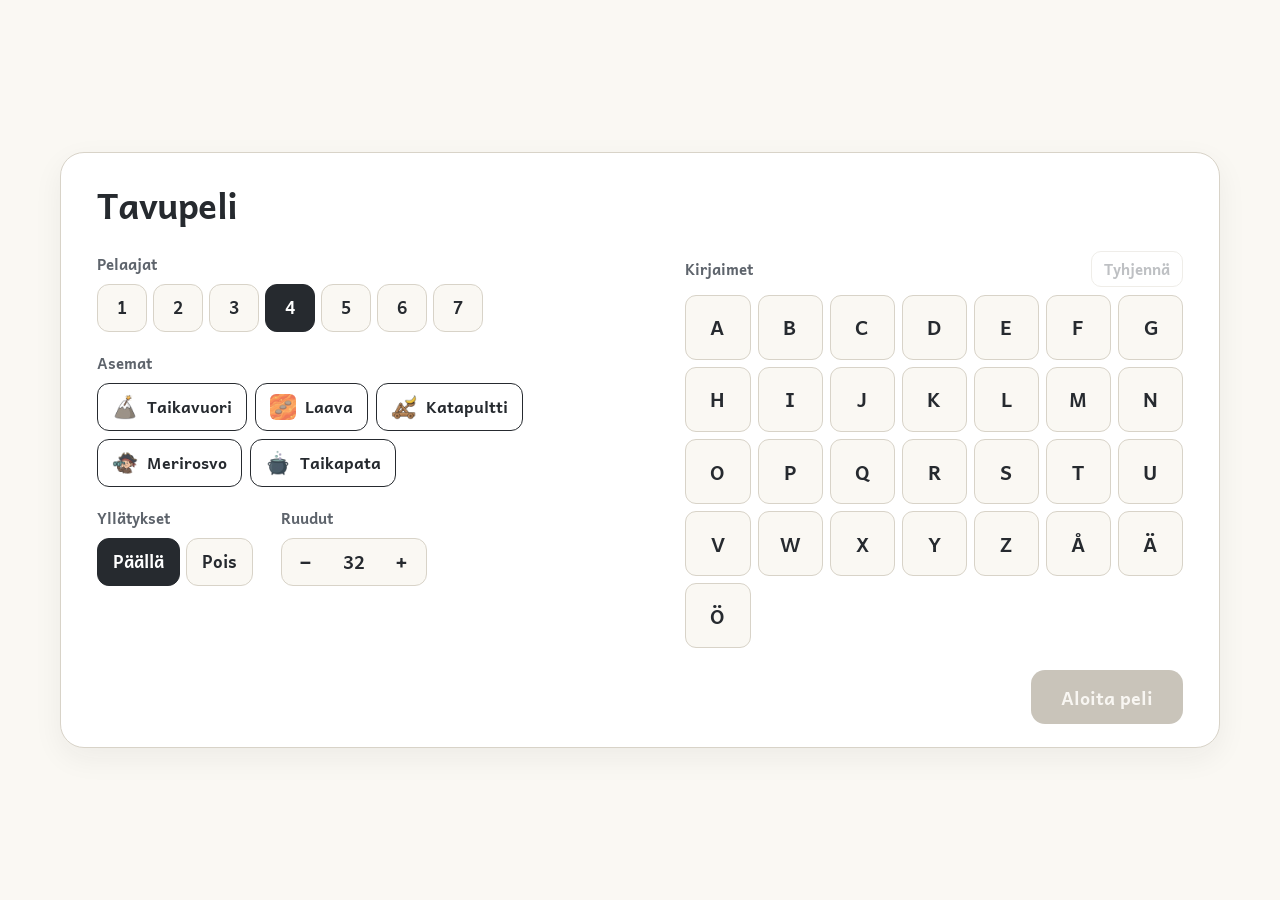
==== commit 4aca6b10: "Tavupeli v5: 60fps 2-layer tokens, Taikavuori, pastel washes, unified tray, station prompts, zero im" ====
--- a/index.html
+++ b/index.html
@@ -73,6 +73,7 @@
     <section class="board-pane" aria-label="Pelilauta">
       <div id="board-wrap" class="board-wrap">
         <svg id="board-svg" class="board-svg" preserveAspectRatio="xMidYMid meet"></svg>
+        <svg id="tokens-svg" class="tokens-svg" preserveAspectRatio="xMidYMid meet" aria-hidden="true"></svg>
       </div>
     </section>
 
--- a/style.css
+++ b/style.css
@@ -1,18 +1,20 @@
-/* Tavupeli v3 — Robust Storybook Orthogonal Layout + Slimmer Side Panel */
-
-/* Optional self-hosted early-reader Finnish font:
- * Drop a .woff2 file (e.g. Andika or Nunito) into fonts/reader.woff2
- * and uncomment the @font-face block below.
- */
-/*
+/* Tavupeli v4 — Storybook Tabletop Board + 65" Clevertouch Polish */
+
 @font-face {
   font-family: 'TavupeliReader';
-  src: url('./fonts/reader.woff2') format('woff2');
-  font-weight: 400 800;
+  src: url('./fonts/andika-regular.woff2') format('woff2');
+  font-weight: 400 600;
   font-style: normal;
   font-display: swap;
 }
-*/
+
+@font-face {
+  font-family: 'TavupeliReader';
+  src: url('./fonts/andika-bold.woff2') format('woff2');
+  font-weight: 700 800;
+  font-style: normal;
+  font-display: swap;
+}
 
 :root {
   --bg-board: #FAF8F3;
@@ -26,8 +28,9 @@
   --bear-border: #4A443E;
   --bear-ink: #36312C;
   --danger: #C94842;
-  --radius-card: 20px;
+  --radius-card: 22px;
   --radius-btn: 14px;
+  --shadow-card: 0 8px 22px rgba(42, 38, 32, 0.08), 0 2px 5px rgba(42, 38, 32, 0.05);
   --font-main: 'TavupeliReader', 'Nunito', 'Avenir Next', 'Segoe UI', system-ui, -apple-system, sans-serif;
 }
 
@@ -70,12 +73,13 @@
 
 .setup-shell {
   width: 100%;
-  max-width: 1120px;
+  max-width: 1160px;
   max-height: 100%;
   background: var(--surface);
   border: 1.5px solid var(--border);
   border-radius: 24px;
-  padding: clamp(18px, 2.5vh, 30px) clamp(20px, 2.8vw, 36px);
+  box-shadow: 0 10px 30px rgba(42, 38, 32, 0.06);
+  padding: clamp(18px, 2.5vh, 32px) clamp(20px, 2.8vw, 38px);
   display: flex;
   flex-direction: column;
   gap: clamp(14px, 2vh, 24px);
@@ -84,15 +88,15 @@
 
 .setup-header h1 {
   margin: 0;
-  font-size: clamp(1.5rem, 2.8vw, 2.1rem);
-  font-weight: 800;
-  letter-spacing: -0.02em;
+  font-size: clamp(1.6rem, 2.8vw, 2.2rem);
+  font-weight: 700;
+  letter-spacing: -0.015em;
 }
 
 .setup-grid {
   display: grid;
   grid-template-columns: minmax(320px, 1.05fr) minmax(300px, 0.95fr);
-  gap: clamp(18px, 3vw, 38px);
+  gap: clamp(18px, 3vw, 40px);
   align-items: start;
 }
 
@@ -115,7 +119,7 @@
 }
 
 .setup-label {
-  font-size: 0.94rem;
+  font-size: 0.96rem;
   font-weight: 700;
   color: var(--ink-soft);
 }
@@ -134,20 +138,25 @@
 }
 
 .seg-btn {
-  min-height: 46px;
-  min-width: 48px;
-  padding: 0 14px;
+  min-height: 48px;
+  min-width: 50px;
+  padding: 0 15px;
   border-radius: 12px;
   border: 1.5px solid var(--border);
   background: var(--bg-board);
   color: var(--ink);
   font-family: inherit;
-  font-size: 1rem;
+  font-size: 1.04rem;
   font-weight: 700;
   cursor: pointer;
   display: inline-flex;
   align-items: center;
   justify-content: center;
+  transition: transform 90ms ease, background-color 110ms ease, border-color 110ms ease;
+}
+
+.seg-btn:active {
+  transform: scale(0.96);
 }
 
 .seg-btn.active {
@@ -157,14 +166,14 @@
 }
 
 .seg-players .seg-btn {
-  width: 48px;
+  width: 50px;
   padding: 0;
 }
 
 .stepper-box {
   display: inline-flex;
   align-items: center;
-  height: 46px;
+  height: 48px;
   border-radius: 12px;
   border: 1.5px solid var(--border);
   background: var(--bg-board);
@@ -172,14 +181,14 @@
 }
 
 .stepper-btn {
-  width: 46px;
+  width: 48px;
   height: 100%;
   border: none;
   background: transparent;
   color: var(--ink);
   font-family: inherit;
   font-size: 1.35rem;
-  font-weight: 800;
+  font-weight: 700;
   cursor: pointer;
   display: inline-flex;
   align-items: center;
@@ -196,10 +205,10 @@
 }
 
 .stepper-val {
-  min-width: 46px;
+  min-width: 48px;
   text-align: center;
-  font-size: 1.12rem;
-  font-weight: 800;
+  font-size: 1.15rem;
+  font-weight: 700;
   color: var(--ink);
 }
 
@@ -210,27 +219,33 @@
 }
 
 .station-chip {
-  min-height: 46px;
-  padding: 6px 13px;
+  min-height: 48px;
+  padding: 6px 14px;
   border-radius: 12px;
   border: 1.5px solid var(--border);
   background: var(--bg-board);
   color: var(--ink-soft);
   font-family: inherit;
-  font-size: 0.95rem;
+  font-size: 0.98rem;
   font-weight: 700;
   cursor: pointer;
   display: inline-flex;
   align-items: center;
-  gap: 8px;
+  gap: 9px;
+  transition: transform 90ms ease, background-color 110ms ease, border-color 110ms ease;
+}
+
+.station-chip:active {
+  transform: scale(0.97);
 }
 
 .station-chip .chip-icon {
-  width: 24px;
-  height: 24px;
+  width: 26px;
+  height: 26px;
   display: inline-flex;
   align-items: center;
   justify-content: center;
+  flex-shrink: 0;
 }
 
 .station-chip .chip-icon img,
@@ -238,6 +253,7 @@
   width: 100%;
   height: 100%;
   object-fit: contain;
+  border-radius: 6px;
 }
 
 .station-chip.active {
@@ -254,20 +270,25 @@
 
 .letter-btn {
   aspect-ratio: 1 / 1;
-  min-height: 44px;
+  min-height: 46px;
   border-radius: 11px;
   border: 1.5px solid var(--border);
   background: var(--bg-board);
   color: var(--ink);
   font-family: inherit;
-  font-size: clamp(1rem, 1.5vw, 1.2rem);
-  font-weight: 700;
-  line-height: 1.3;
+  font-size: clamp(1.05rem, 1.55vw, 1.28rem);
+  font-weight: 700;
+  line-height: 1.25;
   padding-top: 2px;
   cursor: pointer;
   display: flex;
   align-items: center;
   justify-content: center;
+  transition: transform 80ms ease, background-color 100ms ease, border-color 100ms ease;
+}
+
+.letter-btn:active {
+  transform: scale(0.94);
 }
 
 .letter-btn.active {
@@ -284,9 +305,13 @@
   background: transparent;
   color: var(--ink-soft);
   font-family: inherit;
-  font-size: 0.9rem;
-  font-weight: 700;
-  cursor: pointer;
+  font-size: 0.92rem;
+  font-weight: 700;
+  cursor: pointer;
+}
+
+.btn-ghost-sm:active:not(:disabled) {
+  background: #EAE5DA;
 }
 
 .btn-ghost-sm:disabled {
@@ -310,10 +335,18 @@
   padding: 0 28px;
   border-radius: var(--radius-btn);
   font-family: inherit;
-  font-size: 1.12rem;
-  font-weight: 800;
+  font-size: 1.14rem;
+  font-weight: 700;
   cursor: pointer;
   border: 2px solid transparent;
+  transition: transform 90ms ease, opacity 120ms ease;
+}
+
+.btn-primary:active:not(:disabled),
+.btn-secondary:active:not(:disabled),
+.btn-danger:active:not(:disabled),
+.btn-danger-outline:active:not(:disabled) {
+  transform: scale(0.975);
 }
 
 .btn-primary {
@@ -344,13 +377,15 @@
   color: var(--danger);
 }
 
-/* GAME SCREEN */
+/* GAME SCREEN — UNIFIED TABLETOP LAYOUT */
 #game-screen {
   display: flex;
   flex-direction: row;
   width: 100%;
   height: 100dvh;
-  background: var(--bg-board);
+  background: #F3EFE6;
+  padding: clamp(8px, 1.15vh, 14px) clamp(10px, 1.1vw, 16px);
+  gap: clamp(10px, 1.05vw, 16px);
 }
 
 .board-pane {
@@ -360,16 +395,20 @@
   display: flex;
   align-items: center;
   justify-content: center;
-  padding: clamp(6px, 1.2vh, 14px) clamp(8px, 1.2vw, 16px);
+}
+
+.board-wrap {
+  position: relative;
+  width: 100%;
+  height: 100%;
+  display: flex;
+  align-items: center;
+  justify-content: center;
   background: var(--bg-board);
-}
-
-.board-wrap {
-  width: 100%;
-  height: 100%;
-  display: flex;
-  align-items: center;
-  justify-content: center;
+  border: 1.5px solid #DED8CA;
+  border-radius: 22px;
+  box-shadow: inset 0 0 0 3px #F8F5EE, 0 4px 16px rgba(42, 38, 32, 0.045);
+  padding: 4px;
 }
 
 .board-svg {
@@ -380,35 +419,47 @@
   display: block;
 }
 
+.tokens-svg {
+  position: absolute;
+  inset: 4px;
+  width: calc(100% - 8px);
+  height: calc(100% - 8px);
+  display: block;
+  pointer-events: none;
+  will-change: transform;
+}
+
 .laava-in-tile {
   opacity: 0.72;
 }
 
-.token-group {
-  transition: transform 500ms ease-in-out;
-}
-
-.token-group.bear-token {
-  transition: transform 620ms ease-in-out;
-}
-
-.token-group.no-transition {
-  transition: none !important;
+.tile-icon-inside {
+  pointer-events: none;
 }
 
 .token-group.paused-token {
-  opacity: 0.35;
-}
-
-/* SLIMMER SIDE PANEL */
+  opacity: 0.34;
+}
+
+.token-active-ring {
+  opacity: 0;
+}
+
+.token-group.active-token .token-active-ring {
+  opacity: 0.92;
+}
+
+/* SLIMMER, ALIGNED TABLETOP SIDE TRAY */
 .side-panel {
-  flex: 0 0 clamp(268px, 26vw, 368px);
-  height: 100%;
-  background: var(--bg-panel);
-  border-left: 1.5px solid var(--border);
+  flex: 0 0 clamp(276px, 19.6vw, 376px);
+  height: 100%;
+  background: #F6F3EC;
+  border: 1.5px solid #DED8CA;
+  border-radius: 22px;
+  box-shadow: 0 4px 16px rgba(42, 38, 32, 0.04);
   display: flex;
   flex-direction: column;
-  padding: clamp(10px, 1.6vh, 18px) clamp(12px, 1.5vw, 18px);
+  padding: clamp(12px, 1.5vh, 18px) clamp(11px, 0.9vw, 15px);
   gap: clamp(10px, 1.5vh, 16px);
 }
 
@@ -416,8 +467,8 @@
   display: flex;
   align-items: center;
   justify-content: space-between;
-  gap: 6px;
-  min-height: 40px;
+  gap: 8px;
+  min-height: 42px;
 }
 
 .player-dots {
@@ -428,8 +479,8 @@
 }
 
 .player-dot-btn {
-  width: 24px;
-  height: 24px;
+  width: clamp(24px, 1.45vw, 29px);
+  height: clamp(24px, 1.45vw, 29px);
   padding: 0;
   border-radius: 50%;
   border: 2.5px solid #FFFFFF;
@@ -437,15 +488,39 @@
   cursor: pointer;
   position: relative;
   flex-shrink: 0;
-  box-shadow: 0 0 0 1px rgba(38, 42, 47, 0.14);
+  box-shadow: 0 1px 3px rgba(38, 42, 47, 0.18), 0 0 0 1px rgba(38, 42, 47, 0.12);
+  transition: transform 90ms ease;
+}
+
+.player-dot-btn:active {
+  transform: scale(0.92);
 }
 
 .player-dot-btn.active {
-  box-shadow: 0 0 0 2.5px var(--bg-panel), 0 0 0 5px var(--dot-color);
+  box-shadow: 0 0 0 2.5px #F6F3EC, 0 0 0 5px var(--dot-color);
 }
 
 .player-dot-btn.paused {
-  opacity: 0.28;
+  opacity: 0.36;
+}
+
+.player-dot-btn.paused::before,
+.player-dot-btn.paused::after {
+  content: '';
+  position: absolute;
+  top: 26%;
+  bottom: 26%;
+  width: 2.5px;
+  border-radius: 2px;
+  background: #FFFFFF;
+}
+
+.player-dot-btn.paused::before {
+  left: calc(50% - 3.5px);
+}
+
+.player-dot-btn.paused::after {
+  left: calc(50% + 1px);
 }
 
 .player-dot-btn.finished::after {
@@ -453,7 +528,7 @@
   position: absolute;
   inset: 5px;
   border-radius: 50%;
-  border: 2px solid #FFFFFF;
+  border: 2.5px solid #FFFFFF;
 }
 
 .panel-tools {
@@ -464,9 +539,9 @@
 }
 
 .icon-btn {
-  width: 38px;
-  height: 38px;
-  border-radius: 10px;
+  width: 40px;
+  height: 40px;
+  border-radius: 11px;
   border: 1.5px solid var(--border);
   background: var(--surface);
   color: var(--ink-soft);
@@ -475,6 +550,12 @@
   justify-content: center;
   cursor: pointer;
   padding: 0;
+  transition: transform 90ms ease, background-color 110ms ease;
+}
+
+.icon-btn:active {
+  transform: scale(0.94);
+  background: #EFECE4;
 }
 
 .icon-btn svg {
@@ -482,7 +563,7 @@
   height: 19px;
 }
 
-/* CARD STAGE */
+/* CARD STAGE & 60FPS CALM ANIMATIONS */
 .card-stage {
   flex: 1 1 auto;
   min-height: 0;
@@ -490,32 +571,71 @@
   align-items: center;
   justify-content: center;
   position: relative;
+  perspective: 1100px;
 }
 
 @keyframes cardEnter {
   from {
     opacity: 0;
-    transform: translateY(20px);
+    transform: translate3d(0, 22px, 0) scale(0.96);
   }
   to {
     opacity: 1;
-    transform: translateY(0);
+    transform: translate3d(0, 0, 0) scale(1);
   }
 }
 
+@keyframes cardFlipIn {
+  0% {
+    opacity: 0;
+    transform: rotateY(-70deg) translate3d(0, 8px, 0) scale(0.95);
+  }
+  50% {
+    opacity: 1;
+  }
+  100% {
+    opacity: 1;
+    transform: rotateY(0deg) translate3d(0, 0, 0) scale(1);
+  }
+}
+
+@keyframes revealFadeUp {
+  from {
+    opacity: 0;
+    transform: translate3d(0, 10px, 0);
+  }
+  to {
+    opacity: 1;
+    transform: translate3d(0, 0, 0);
+  }
+}
+
 .card-enter {
-  animation: cardEnter 240ms ease-out both;
+  animation: cardEnter 400ms cubic-bezier(0.22, 1, 0.36, 1) both;
+  will-change: transform, opacity;
+}
+
+.card-flip-in {
+  animation: cardFlipIn 430ms cubic-bezier(0.22, 1, 0.36, 1) both;
+  transform-style: preserve-3d;
+  will-change: transform, opacity;
 }
 
 .deck-stack {
   position: relative;
-  width: min(100%, 268px);
+  width: 100%;
+  max-width: 344px;
   aspect-ratio: 3 / 4;
   max-height: 100%;
   cursor: pointer;
   background: transparent;
   border: none;
   padding: 0;
+  transition: transform 110ms ease;
+}
+
+.deck-stack:active {
+  transform: scale(0.98);
 }
 
 .deck-peek {
@@ -523,18 +643,19 @@
   inset: 0;
   border-radius: var(--radius-card);
   background: #FFFFFF;
-  border: 6px solid var(--player-color, #2E6FB8);
+  border: 3px solid var(--player-color, #2E6FB8);
   pointer-events: none;
+  box-shadow: 0 4px 12px rgba(42, 38, 32, 0.06);
 }
 
 .deck-peek-1 {
-  transform: rotate(-2deg) translate(-3px, 4px);
+  transform: rotate(-2.2deg) translate(-4px, 5px);
   opacity: 0.72;
 }
 
 .deck-peek-2 {
-  transform: rotate(1.5deg) translate(3px, 2px);
-  opacity: 0.86;
+  transform: rotate(1.6deg) translate(3px, 2px);
+  opacity: 0.88;
 }
 
 .deck-top {
@@ -543,28 +664,51 @@
   height: 100%;
   border-radius: var(--radius-card);
   background: #FFFFFF;
-  border: 7px solid var(--player-color, #2E6FB8);
-  display: flex;
-  align-items: center;
-  justify-content: center;
+  border: 4px solid var(--player-color, #2E6FB8);
+  box-shadow: var(--shadow-card);
+  display: flex;
+  align-items: center;
+  justify-content: center;
+}
+
+.deck-top::before {
+  content: '';
+  position: absolute;
+  inset: 11px;
+  border-radius: 13px;
+  border: 1.5px solid var(--player-color, #2E6FB8);
+  opacity: 0.22;
+  pointer-events: none;
 }
 
 .deck-mark {
-  width: 42px;
-  height: 42px;
+  width: 48px;
+  height: 48px;
   border-radius: 50%;
-  border: 4px solid var(--player-color, #2E6FB8);
+  border: 3px solid var(--player-color, #2E6FB8);
   opacity: 0.22;
+  position: relative;
+}
+
+.deck-mark::after {
+  content: '';
+  position: absolute;
+  inset: 10px;
+  border-radius: 50%;
+  background: var(--player-color, #2E6FB8);
+  opacity: 0.4;
 }
 
 .game-card {
-  width: min(100%, 282px);
+  width: 100%;
+  max-width: 344px;
   max-height: 100%;
   aspect-ratio: 3 / 4;
   border-radius: var(--radius-card);
   background: #FFFFFF;
-  border: 7px solid var(--player-color, #2E6FB8);
-  padding: clamp(12px, 1.8vh, 20px);
+  border: 4px solid var(--player-color, #2E6FB8);
+  box-shadow: var(--shadow-card);
+  padding: clamp(14px, 1.9vh, 22px);
   display: flex;
   flex-direction: column;
   align-items: center;
@@ -585,7 +729,7 @@
 .word-art svg {
   width: 100%;
   height: 100%;
-  max-height: 220px;
+  max-height: 100%;
   object-fit: contain;
 }
 
@@ -595,39 +739,40 @@
   flex-direction: column;
   align-items: center;
   justify-content: center;
-  gap: 2px;
-  padding-top: 6px;
+  gap: 4px;
+  padding-top: 8px;
+  animation: revealFadeUp 340ms cubic-bezier(0.22, 1, 0.36, 1) both;
 }
 
 .reveal-numeral {
-  font-size: clamp(2.5rem, 4.2vw, 3.6rem);
-  font-weight: 800;
+  font-size: clamp(2.8rem, 4.4vw, 4rem);
+  font-weight: 700;
   line-height: 1;
   color: var(--player-color, var(--ink));
 }
 
 .reveal-word {
-  font-size: clamp(1.2rem, 1.9vw, 1.65rem);
-  font-weight: 800;
+  font-size: clamp(1.32rem, 2.05vw, 1.85rem);
+  font-weight: 700;
   letter-spacing: 0.03em;
-  line-height: 1.35;
+  line-height: 1.3;
   color: var(--ink);
   white-space: nowrap;
 }
 
 .reveal-word.long-word {
-  font-size: clamp(1rem, 1.55vw, 1.35rem);
+  font-size: clamp(1.06rem, 1.62vw, 1.46rem);
   letter-spacing: 0.015em;
 }
 
 .activity-card {
   justify-content: center;
-  gap: clamp(10px, 1.6vh, 16px);
+  gap: clamp(8px, 1.3vh, 14px);
 }
 
 .station-card-art {
-  width: clamp(86px, 13vh, 128px);
-  height: clamp(86px, 13vh, 128px);
+  width: clamp(96px, 14vh, 144px);
+  height: clamp(96px, 14vh, 144px);
   display: flex;
   align-items: center;
   justify-content: center;
@@ -638,50 +783,62 @@
   width: 100%;
   height: 100%;
   object-fit: contain;
+  border-radius: 14px;
 }
 
 .card-title {
   margin: 0;
-  font-size: clamp(1.22rem, 1.9vw, 1.55rem);
-  font-weight: 800;
+  font-size: clamp(1.3rem, 2vw, 1.72rem);
+  font-weight: 700;
   color: var(--ink);
   text-align: center;
-  line-height: 1.25;
+  line-height: 1.2;
+}
+
+.card-desc {
+  margin: 0;
+  padding: 0 4px;
+  font-size: clamp(0.92rem, 1.18vw, 1.08rem);
+  font-weight: 400;
+  color: var(--ink-soft);
+  text-align: center;
+  line-height: 1.32;
+  text-wrap: balance;
 }
 
 .letter-boxes {
   display: flex;
   align-items: center;
   justify-content: center;
-  gap: 10px;
-  padding: 6px 0;
+  gap: 11px;
+  padding: 6px 0 2px;
 }
 
 .letter-box {
-  width: clamp(62px, 8vh, 78px);
-  height: clamp(68px, 8.6vh, 86px);
+  width: clamp(68px, 8.4vh, 88px);
+  height: clamp(74px, 9vh, 96px);
   border: 2px solid var(--border-strong);
-  border-radius: 14px;
+  border-radius: 15px;
   background: #FFFFFF;
-  display: flex;
-  align-items: center;
-  justify-content: center;
-  font-size: clamp(2rem, 3.2vw, 2.6rem);
-  font-weight: 800;
-  line-height: 1.4;
-  padding-top: 4px;
+  box-shadow: 0 2px 6px rgba(42, 38, 32, 0.06);
+  display: flex;
+  align-items: center;
+  justify-content: center;
+  font-size: clamp(2.15rem, 3.4vw, 2.9rem);
+  font-weight: 700;
+  line-height: 1.3;
   color: var(--ink);
 }
 
 .letter-boxes.staggered {
   gap: 8px;
-  padding: 10px 0;
+  padding: 10px 0 4px;
 }
 
 .letter-boxes.staggered .letter-box {
-  width: clamp(54px, 6.8vh, 68px);
-  height: clamp(60px, 7.6vh, 76px);
-  font-size: clamp(1.7rem, 2.7vw, 2.2rem);
+  width: clamp(58px, 7.2vh, 76px);
+  height: clamp(64px, 7.8vh, 84px);
+  font-size: clamp(1.8rem, 2.75vw, 2.35rem);
 }
 
 .letter-boxes.staggered .letter-box:nth-child(1) { transform: translateY(7px); }
@@ -690,20 +847,21 @@
 
 .twist-card {
   justify-content: center;
-  gap: clamp(12px, 1.8vh, 18px);
+  gap: clamp(14px, 2vh, 20px);
 }
 
 .twist-delta {
-  font-size: clamp(2.5rem, 4.2vw, 3.4rem);
-  font-weight: 800;
+  font-size: clamp(2.7rem, 4.4vw, 3.8rem);
+  font-weight: 700;
   line-height: 1.1;
   color: var(--ink);
 }
 
-/* LIGHTER WARM-STONE BEAR CARDS + PAW PRINTS */
+/* WARM-STONE BEAR CARDS (NO EARS, THINNER BORDER, STYLE B PAWS) */
 .bear-card-wrap {
   position: relative;
-  width: min(100%, 268px);
+  width: 100%;
+  max-width: 344px;
   max-height: 100%;
   aspect-ratio: 3 / 4;
   display: flex;
@@ -716,20 +874,37 @@
   height: 100%;
   border-radius: var(--radius-card);
   background: var(--bear-bg);
-  border: 7px solid var(--bear-border);
+  border: 4px solid var(--bear-border);
+  box-shadow: var(--shadow-card);
   cursor: pointer;
   position: relative;
   display: flex;
   flex-direction: column;
   align-items: center;
   justify-content: center;
-  padding: 18px;
+  padding: 20px;
+  transition: transform 110ms ease;
+}
+
+.bear-card-btn:active {
+  transform: scale(0.98);
+}
+
+.bear-card-btn::before {
+  content: '';
+  position: absolute;
+  inset: 11px;
+  border-radius: 13px;
+  border: 1.5px solid var(--bear-border);
+  opacity: 0.22;
+  pointer-events: none;
 }
 
 .bear-card-btn .bear-paw {
-  width: 66px;
-  height: 66px;
-  opacity: 0.36;
+  width: clamp(72px, 8vw, 96px);
+  height: clamp(72px, 8vw, 96px);
+  opacity: 0.44;
+  object-fit: contain;
 }
 
 .bear-card-face {
@@ -737,29 +912,20 @@
   height: 100%;
   border-radius: var(--radius-card);
   background: var(--bear-bg);
-  border: 7px solid var(--bear-border);
+  border: 4px solid var(--bear-border);
+  box-shadow: var(--shadow-card);
   position: relative;
   display: flex;
   flex-direction: column;
   align-items: center;
   justify-content: center;
-  padding: 18px;
-  gap: 14px;
-}
-
-.bear-ears {
-  position: absolute;
-  top: -18px;
-  left: 50%;
-  transform: translateX(-50%);
-  width: 106px;
-  height: 26px;
-  pointer-events: none;
+  padding: 22px;
+  gap: 18px;
 }
 
 .bear-numeral {
-  font-size: clamp(4.2rem, 7.5vw, 5.8rem);
-  font-weight: 800;
+  font-size: clamp(4.4rem, 7.6vw, 6.2rem);
+  font-weight: 700;
   line-height: 1;
   color: var(--bear-ink);
 }
@@ -768,24 +934,25 @@
   display: flex;
   align-items: center;
   justify-content: center;
-  gap: 10px;
+  gap: 12px;
 }
 
 .bear-paw {
-  width: clamp(34px, 4vw, 46px);
-  height: clamp(34px, 4vw, 46px);
+  width: clamp(40px, 4.6vw, 56px);
+  height: clamp(40px, 4.6vw, 56px);
+  object-fit: contain;
 }
 
 .bear-zero-numeral {
-  font-size: clamp(2.8rem, 5vw, 3.8rem);
-  font-weight: 800;
+  font-size: clamp(3rem, 5.2vw, 4.2rem);
+  font-weight: 700;
   line-height: 1;
   color: var(--bear-ink);
 }
 
 .bear-zero-art {
-  width: clamp(120px, 19vh, 175px);
-  height: clamp(120px, 19vh, 175px);
+  width: clamp(140px, 21vh, 210px);
+  height: clamp(140px, 21vh, 210px);
   display: flex;
   align-items: center;
   justify-content: center;
@@ -798,32 +965,33 @@
   object-fit: contain;
 }
 
-/* BOTTOM TAPUTUS DOCK */
+/* BOTTOM TAPUTUS & ACTION DOCK */
 .control-dock {
   flex: 0 0 auto;
-  min-height: 152px;
+  min-height: 162px;
   display: flex;
   flex-direction: column;
   justify-content: flex-end;
-  gap: 10px;
+  gap: 12px;
 }
 
 .beat-dots-row {
   display: flex;
   align-items: center;
   justify-content: center;
-  gap: 10px;
-  min-height: 32px;
+  gap: 11px;
+  min-height: 34px;
 }
 
 .beat-dot {
-  width: 26px;
-  height: 26px;
+  width: clamp(26px, 1.8vw, 32px);
+  height: clamp(26px, 1.8vw, 32px);
   border-radius: 50%;
   border: 2.5px solid var(--border-strong);
   background: var(--surface);
   padding: 0;
   cursor: default;
+  transition: transform 90ms ease, background-color 110ms ease, border-color 110ms ease;
 }
 
 .beat-dot.lit {
@@ -832,47 +1000,75 @@
   cursor: pointer;
 }
 
+.beat-dot.lit:active {
+  transform: scale(0.9);
+}
+
 .tap-pad {
   width: 100%;
-  height: clamp(64px, 9vh, 80px);
+  height: clamp(68px, 9.2vh, 88px);
   border-radius: 17px;
-  border: 2.5px solid var(--border-strong);
+  border: 2px solid var(--border-strong);
   background: #FFFFFF;
-  cursor: pointer;
-  display: flex;
-  align-items: center;
-  justify-content: center;
+  box-shadow: 0 3px 8px rgba(42, 38, 32, 0.05);
+  cursor: pointer;
+  display: flex;
+  align-items: center;
+  justify-content: center;
+  transition: transform 80ms ease, background-color 90ms ease;
 }
 
 .tap-pad:active {
+  transform: scale(0.985);
   background: #EBE7DE;
 }
 
 .tap-pad-ring {
-  width: 32px;
-  height: 32px;
+  width: 34px;
+  height: 34px;
   border-radius: 50%;
   border: 3.5px solid var(--player-color, #2E6FB8);
   opacity: 0.45;
 }
 
-.btn-valmis {
-  width: 100%;
-  height: clamp(52px, 7.2vh, 62px);
+.btn-valmis,
+.btn-liiku {
+  width: 100%;
+  height: clamp(56px, 7.6vh, 68px);
   border-radius: 15px;
   border: none;
-  background: var(--ink);
   color: #FFFFFF;
   font-family: inherit;
-  font-size: clamp(1.1rem, 1.8vw, 1.3rem);
-  font-weight: 800;
-  cursor: pointer;
+  font-size: clamp(1.18rem, 1.9vw, 1.42rem);
+  font-weight: 700;
+  cursor: pointer;
+  box-shadow: 0 3px 10px rgba(38, 42, 47, 0.12);
+  transition: transform 90ms ease, opacity 140ms ease, background-color 140ms ease;
+}
+
+.btn-valmis {
+  background: var(--ink);
+}
+
+.btn-liiku {
+  background: var(--player-color, var(--ink));
+}
+
+.btn-valmis:active:not(:disabled),
+.btn-liiku:active:not(:disabled) {
+  transform: scale(0.98);
 }
 
 .btn-valmis:disabled {
   background: #CCC7BD;
   color: #F6F4EF;
+  box-shadow: none;
   cursor: not-allowed;
+}
+
+.btn-liiku.guard-locked {
+  opacity: 0.72;
+  cursor: default;
 }
 
 /* MODALS & END SCREEN */
@@ -889,18 +1085,19 @@
 }
 
 .modal-card {
-  width: min(100%, 380px);
+  width: min(100%, 390px);
   background: #FFFFFF;
   border-radius: 22px;
   border: 1.5px solid var(--border);
+  box-shadow: 0 16px 40px rgba(30, 28, 24, 0.18);
   padding: 28px 24px;
   text-align: center;
 }
 
 .modal-title {
   margin: 0 0 22px;
-  font-size: 1.35rem;
-  font-weight: 800;
+  font-size: 1.4rem;
+  font-weight: 700;
 }
 
 .modal-actions {
@@ -915,21 +1112,23 @@
 }
 
 .end-card {
-  width: min(100%, 440px);
+  width: min(100%, 460px);
   background: #FFFFFF;
   border-radius: 26px;
   border: 1.5px solid var(--border);
-  padding: 32px 28px;
+  box-shadow: 0 18px 46px rgba(30, 28, 24, 0.2);
+  padding: 34px 30px;
   display: flex;
   flex-direction: column;
   align-items: center;
   gap: 20px;
   text-align: center;
+  animation: cardEnter 400ms cubic-bezier(0.22, 1, 0.36, 1) both;
 }
 
 .end-art {
-  width: clamp(180px, 28vh, 240px);
-  height: clamp(180px, 28vh, 240px);
+  width: clamp(190px, 28vh, 250px);
+  height: clamp(190px, 28vh, 250px);
   display: flex;
   align-items: center;
   justify-content: center;
@@ -944,8 +1143,8 @@
 
 .end-line {
   margin: 0;
-  font-size: clamp(1.35rem, 2.5vw, 1.75rem);
-  font-weight: 800;
+  font-size: clamp(1.4rem, 2.5vw, 1.85rem);
+  font-weight: 700;
   color: var(--ink);
 }
 
@@ -955,7 +1154,7 @@
 
 @media (max-width: 1020px) {
   .side-panel {
-    flex: 0 0 clamp(250px, 30vw, 315px);
+    flex: 0 0 clamp(255px, 30vw, 325px);
   }
   .setup-grid {
     grid-template-columns: 1fr;
@@ -968,12 +1167,12 @@
 
 @media (max-height: 700px) {
   .control-dock {
-    min-height: 128px;
+    min-height: 132px;
     gap: 8px;
   }
   .game-card,
   .deck-stack,
   .bear-card-wrap {
-    max-width: 224px;
+    max-width: 236px;
   }
 }
